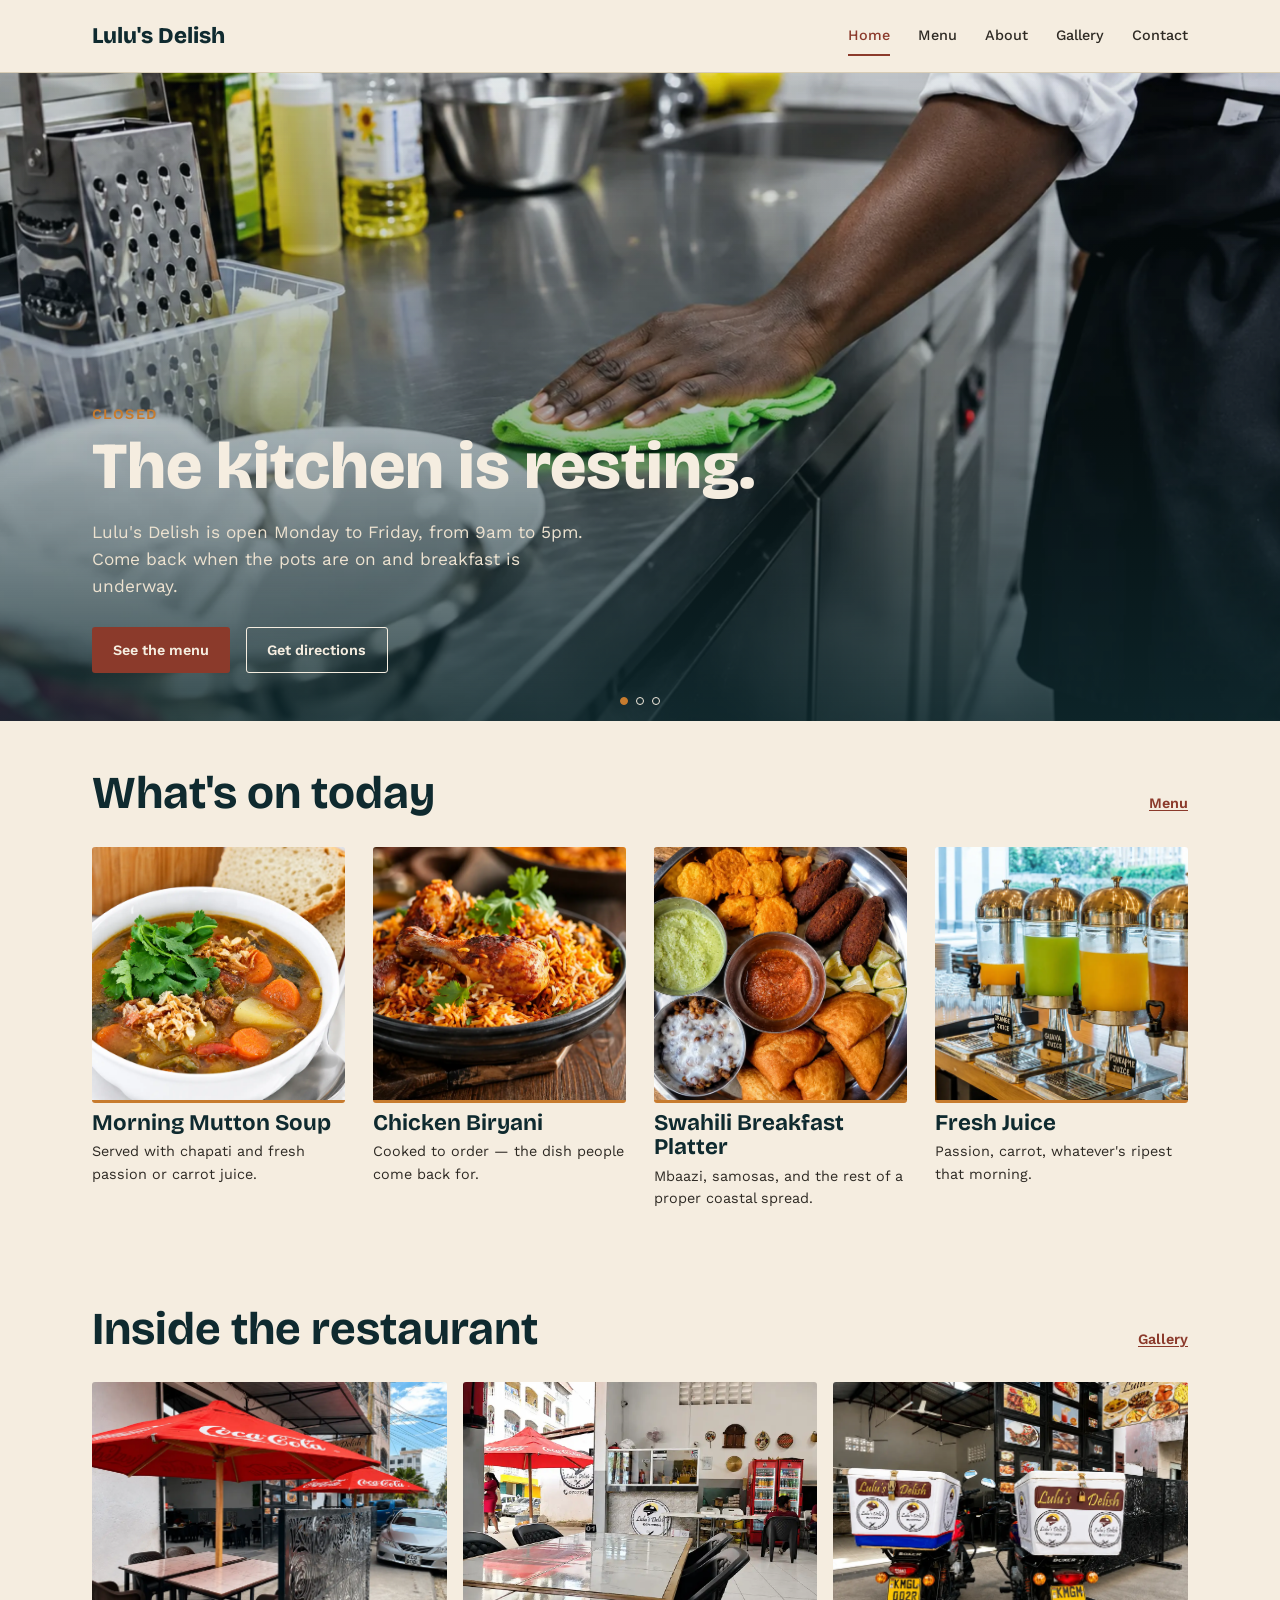
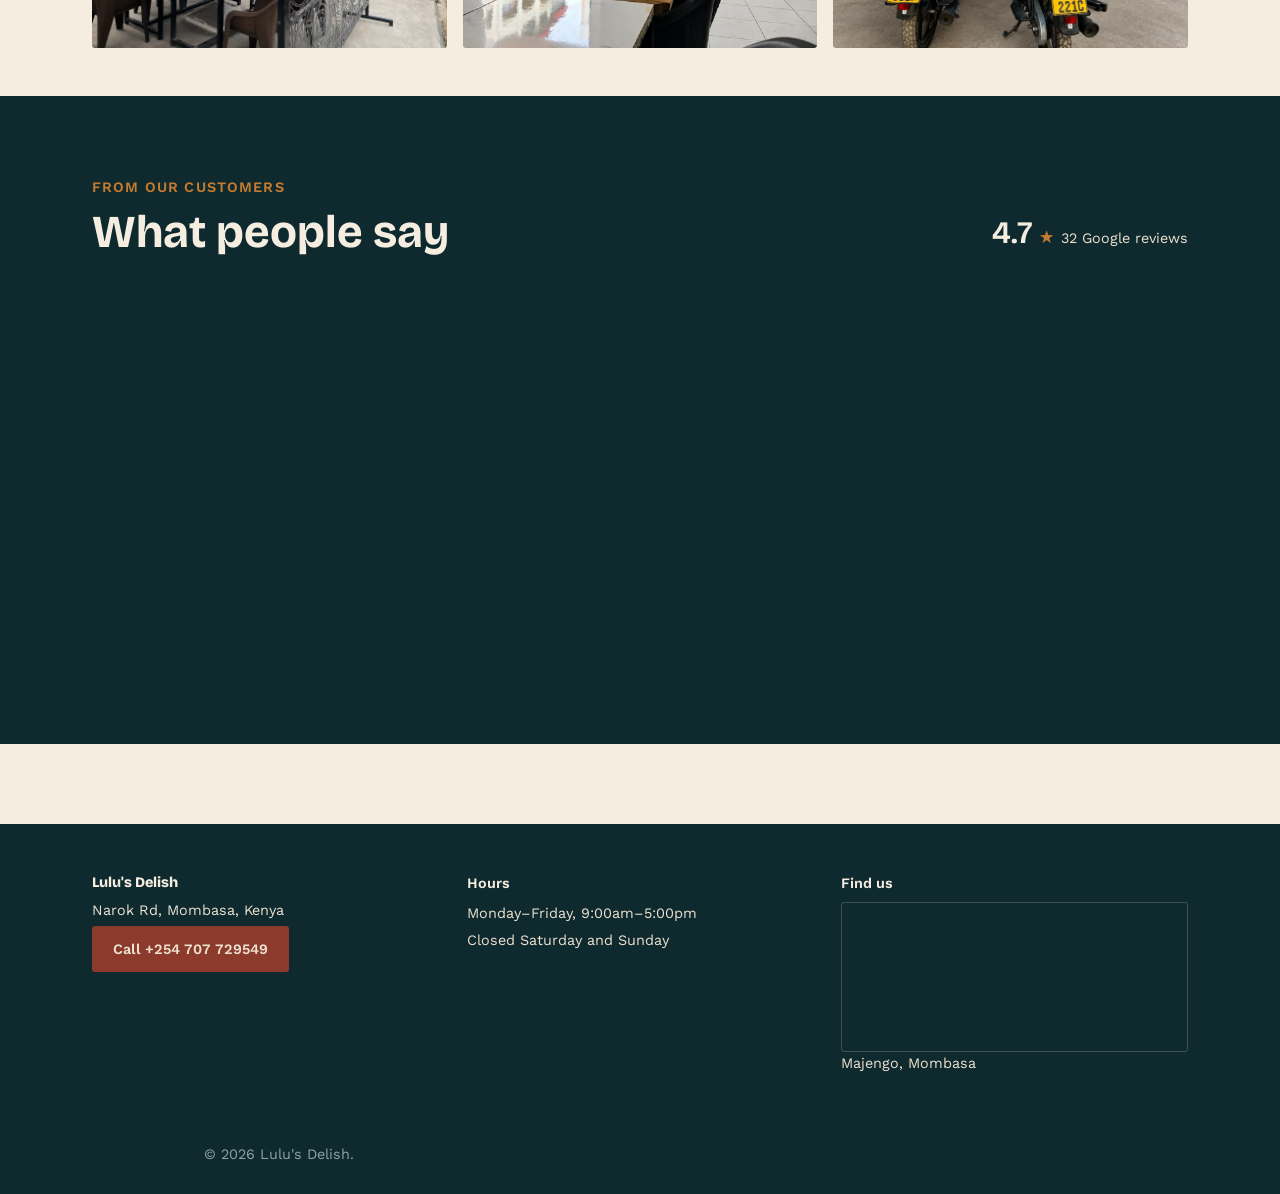
==== index.html @ ff8f861c "Add files via upload" ====
<!DOCTYPE html>
<html lang="en">
<head>
    <meta charset="UTF-8">
    <meta name="viewport" content="width=device-width, initial-scale=1.0">
    <title>Lulu's Delish | Mombasa's Coastal Breakfast</title>
    <meta name="description"
          content="Lulu's Delish serves Swahili coastal breakfast, mutton soup, chicken biryani, wali wa vitungu and fresh juice in Majengo, Mombasa.">
    <link rel="icon" type="image/webp" href="images-webp/icons/favicon.webp">

    <link rel="preconnect" href="https://fonts.googleapis.com">
    <link rel="preconnect" href="https://fonts.gstatic.com" crossorigin>
    <link href="https://fonts.googleapis.com/css2?family=Bricolage+Grotesque:opsz,wght@12..96,400..800&family=Work+Sans:wght@400;500;600&display=swap" rel="stylesheet">

    <link rel="canonical" href="https://lulus-delish.netlify.app/">
    <meta name="theme-color" content="#173C42">

    <meta property="og:type" content="restaurant.restaurant">
    <meta property="og:title" content="Lulu's Delish — Mombasa's Coastal Breakfast">
    <meta property="og:description" content="Lulu's Delish serves Swahili coastal breakfast, mutton soup, chicken biryani, wali wa vitungu and fresh juice in Majengo, Mombasa.">
    <meta property="og:url" content="https://lulus-delish.netlify.app/">
    <meta property="og:image" content="https://lulus-delish.netlify.app/images-webp/hero/morning-a.webp">
    <meta property="og:locale" content="en_KE">
    <meta property="og:site_name" content="Lulu's Delish">

    <meta name="twitter:card" content="summary_large_image">
    <meta name="twitter:title" content="Lulu's Delish — Mombasa's Coastal Breakfast">
    <meta name="twitter:description" content="Lulu's Delish serves Swahili coastal breakfast, mutton soup, chicken biryani, wali wa vitungu and fresh juice in Majengo, Mombasa.">
    <meta name="twitter:image" content="https://lulus-delish.netlify.app/images-webp/hero/morning-a.webp">
    <link rel="stylesheet" href="css/index.css">
    <noscript><style>[data-reveal]{opacity:1!important;transform:none!important}</style></noscript>
    <script type="application/ld+json">
    {
      "@context": "https://schema.org",
      "@type": "Restaurant",
      "name": "Lulu's Delish",
      "image": "https://lulus-delish.netlify.app/images-webp/hero/morning-a.webp",
      "url": "https://lulus-delish.netlify.app/",
      "telephone": "+254707729549",
      "servesCuisine": ["Swahili", "Kenyan", "Coastal"],
      "priceRange": "KSh 500\u20131,000",
      "address": {
        "@type": "PostalAddress",
        "streetAddress": "Narok Rd, Majengo",
        "addressLocality": "Mombasa",
        "addressCountry": "KE"
      },
      "geo": {
        "@type": "GeoCoordinates",
        "latitude": -4.0506726,
        "longitude": 39.6610266
      },
      "openingHoursSpecification": {
        "@type": "OpeningHoursSpecification",
        "dayOfWeek": [
          "Monday", "Tuesday", "Wednesday", "Thursday", "Friday"
        ],
        "opens": "09:00",
        "closes": "17:00"
      },
      "aggregateRating": {
        "@type": "AggregateRating",
        "ratingValue": "4.7",
        "reviewCount": "32"
      }
    }
    </script>
</head>

<body>
    <!-- Navigation -->
    <input type="checkbox" id="nav-toggle" class="nav-toggle-input" hidden>
    <header class="site-header">
        <div class="site-header__inner">
            <a href="index.html" class="wordmark">
                Lulu's Delish
            </a>
            <label for="nav-toggle" class="nav-toggle" aria-label="Open menu">
                <span></span>
                <span></span>
                <span></span>
            </label>
            <nav class="site-nav" aria-label="Primary">
                <a href="index.html" class="is-active">Home</a>
                <a href="menu.html">Menu</a>
                <a href="about.html">About</a>
                <a href="gallery.html">Gallery</a>
                <a href="contact.html">Contact</a>
            </nav>
        </div>
    </header>


    <main>
    <!-- ============================================
     Hero
     ============================================ -->
<section class="hero">
    <div class="hero__carousel"
         data-carousel
         aria-roledescription="carousel"
         aria-label="Photos of Lulu's Delish">

        <ul class="hero__slides">

            <li class="hero__slide is-active">
                <img
                    id="hero-image-1"
                    src="images-webp/hero/morning-a.webp"
                    alt="Mutton soup served at Lulu's Delish">
            </li>

            <li class="hero__slide">
                <img
                    id="hero-image-2"
                    src="images-webp/hero/morning-2.webp"
                    alt="Mahamri and mbaazi breakfast at Lulu's Delish">
            </li>

            <li class="hero__slide">
                <img
                    id="hero-image-3"
                    src="images-webp/hero/morning-3.webp"
                    alt="Coastal breakfast served at Lulu's Delish">
            </li>

        </ul>

        <div class="hero__scrim" aria-hidden="true"></div>

        <div class="hero__overlay wrap">

            <p class="hero__period" id="hero-period">
                Morning
            </p>

            <h1 id="hero-title">
                Mornings taste better here.
            </h1>

            <p class="hero__lede" id="hero-description">
                The first plates come out warm. Mutton soup, mahamri,
                mbaazi and fresh juice. The kind of breakfast that sets
                the pace for the day.
            </p>

            <div class="hero__actions">
                <a class="btn btn--primary" href="menu.html">
                    See the menu
                </a>

                <a
                    class="btn btn--ghost"
                    href="https://maps.app.goo.gl/cxGqMgV8AGxuhGaVA"
                    target="_blank"
                    rel="noopener">
                    Get directions
                </a>
            </div>

        </div>

        <div class="hero__dots"
             role="tablist"
             aria-label="Slide navigation">

            <button
                type="button"
                class="hero__dot is-active"
                role="tab"
                aria-selected="true"
                aria-label="Show photo 1">
            </button>

            <button
                type="button"
                class="hero__dot"
                role="tab"
                aria-selected="false"
                aria-label="Show photo 2">
            </button>

            <button
                type="button"
                class="hero__dot"
                role="tab"
                aria-selected="false"
                aria-label="Show photo 3">
            </button>

        </div>

    </div>
</section>

        <!-- ============================================
             Today's dishes
             ============================================ -->
        <section class="dishes">
            <div class="wrap">
                <div class="section-head">
                    <h2>What's on today</h2>
                    <a href="menu.html" class="text-link">
                        Menu
                    </a>
                </div>
                <div class="dishes__grid">
                    <article class="dish-card" data-reveal>
                        <div class="dish-card__media">
                            <img
                                src="images-webp/food/mutton-soup.webp"
                                alt="Morning Mutton Soup">
                        </div>
                        <h3>Morning Mutton Soup</h3>
                        <p>
                            Served with chapati and fresh passion or carrot juice.
                        </p>
                    </article>
                    <article class="dish-card" data-reveal>
                        <div class="dish-card__media">
                            <img
                                src="images-webp/food/biryani.webp"
                                alt="Chicken Biryani">
                        </div>
                        <h3>Chicken Biryani</h3>
                        <p>
                            Cooked to order — the dish people come back for.
                        </p>
                    </article>
                    <article class="dish-card" data-reveal>
                        <div class="dish-card__media">
                            <img
                                src="images-webp/food/breakfast.webp"
                                alt="Swahili Breakfast Platter">
                        </div>
                        <h3>Swahili Breakfast Platter</h3>
                        <p>
                            Mbaazi, samosas, and the rest of a proper coastal spread.
                        </p>
                    </article>
                    <article class="dish-card" data-reveal>
                        <div class="dish-card__media">
                            <img
                                src="images-webp/food/drinks.webp"
                                alt="Fresh Juice">
                        </div>
                        <h3>Fresh Juice</h3>
                        <p>
                            Passion, carrot, whatever's ripest that morning.
                        </p>
                    </article>
                </div>
            </div>
        </section>

        <!-- ============================================
             Gallery preview
             ============================================ -->
        <section class="gallery-preview">
            <div class="wrap">
                <div class="section-head">
                    <h2>Inside the restaurant</h2>
                    <a href="gallery.html" class="text-link">
                        Gallery
                    </a>
                </div>
                <div class="gallery-preview__strip" data-reveal>
                    <img
                        src="images-webp/gallery/restaurant.webp"
                        alt="Dining area at Lulu's Delish">
                    <img
                        src="images-webp/gallery/restaurant-2.webp"
                        alt="Kitchen preparation at Lulu's Delish">
                    <img
                        src="images-webp/gallery/restaurant-3.webp"
                        alt="A table set at Lulu's Delish">
                </div>
            </div>
        </section>

        <!-- ============================================
             Reviews
             ============================================ -->
        <section class="reviews">
            <div class="wrap">
                <div class="reviews__header">
                    <div>
                        <p class="reviews__eyebrow">
                            From our customers
                        </p>
                        <h2>
                            What people say
                        </h2>
                    </div>
                    <div
                        class="reviews__rating"
                        aria-label="4.7 out of 5 stars from 32 reviews">
                        <strong>4.7</strong>
                        <span>★</span>
                        <small>
                            32 Google reviews
                        </small>
                    </div>
                </div>
                <div class="reviews__layout">
                    <!-- Featured review -->
                    <blockquote class="review-featured" data-reveal>
                        <span
                            class="review-featured__mark"
                            aria-hidden="true">
                            "
                        </span>
                        <p>
                            Fresh and delicious food, excellent service, a quiet atmosphere, no waiting time, and convenient free street parking; especially loved the morning mutton soup with chapati and fresh juice!
                        </p>
                        <cite>
                            Hamza Farooque
                        </cite>
                    </blockquote>
                    <!-- Supporting reviews -->
                    <div class="reviews__list" data-reveal="delay">
                        <blockquote class="review-card">
                            <p>
                                "I absolutely loved the wali wa vitungu and chicken biryani – packed with flavor and cooked to perfection! Paired with a cold passion juice, it was the perfect combo."
                            </p>
                            <cite>
                                Elham Fey · Google review
                            </cite>
                        </blockquote>
                        <blockquote class="review-card">
                            <p>
                                "For traditional Swahili coastal breakfast try
                                this place. Their platter is amazing and
                                extremely filling."
                            </p>
                            <cite>
                                The Ghost · Google review
                            </cite>
                        </blockquote>
                    </div>
                </div>
            </div>
        </section>
    </main>

    <!-- Footer -->
    <footer class="site-footer">
        <div class="site-footer__inner">
            <div class="site-footer__block">
                <p class="wordmark wordmark--footer">Lulu's Delish</p>
                <p>Narok Rd, Mombasa, Kenya</p>
                <p>
                    <a class="btn btn--primary" href="tel:+254707729549">
                        Call +254 707 729549
                    </a>
                </p>
            </div>

            <div class="site-footer__block">
                <p class="footer-heading">Hours</p>
                <p>Monday–Friday, 9:00am–5:00pm</p>
                <p>Closed Saturday and Sunday</p>
            </div>

            <div class="site-footer__block">
            <p class="footer-heading">Find us</p>
            <div class="footer-map">
                <iframe
                    src="https://www.google.com/maps?q=Lulu%27s+Delish,+Mombasa&output=embed"
                    loading="lazy"
                    referrerpolicy="no-referrer-when-downgrade"
                    title="Map showing Lulu's Delish in Mombasa">
                </iframe>
            </div>

            <p class="footer-location">Majengo, Mombasa</p>
            </div>

        </div>
        <p class="site-footer__fine">
            &copy; 2026 Lulu's Delish.
        </p>
    </footer>
    <script src="js/main.js"></script>
</body>
</html>
---- css/index.css ----
/* ============================================
   Lulu's Delish — design tokens
   Coastal Swahili breakfast house, Mombasa.
   Grounded in kanga dye, coral-stone walls,
   turmeric and chili — not stock "African"
   or stock "restaurant" defaults.
   ============================================ */

:root {
  /* color */
  --ink:        #2E2A24;
  --teal:       #173C42;
  --teal-dark:  #0F2A2F;
  --cream:      #F5EDE0;
  --cream-soft: #EDE2D0;
  --amber:      #C77B2E;
  --chili:      #8B3A2B;
  --line:       #D9CDB6;

  /* type */
  --font-display: "Bricolage Grotesque", system-ui, sans-serif;
  --font-body:    "Work Sans", system-ui, sans-serif;

  /* scale */
  --step--1: clamp(0.83rem, 0.8rem + 0.15vw, 0.9rem);
  --step-0:  clamp(1rem, 0.96rem + 0.2vw, 1.08rem);
  --step-1:  clamp(1.2rem, 1.12rem + 0.4vw, 1.4rem);
  --step-2:  clamp(1.5rem, 1.32rem + 0.9vw, 1.95rem);
  --step-3:  clamp(1.95rem, 1.6rem + 1.75vw, 2.85rem);
  --step-4:  clamp(2.6rem, 2rem + 3vw, 4.1rem);

  --space-1: 0.5rem;
  --space-2: 1rem;
  --space-3: 1.75rem;
  --space-4: 3rem;
  --space-5: 5rem;

  --content-max: 72rem;
  --measure: 62ch;

  --radius: 3px;
}

/* ---- reset ---- */

*, *::before, *::after {
  box-sizing: border-box;
}

html {
  scroll-behavior: smooth;
}

@media (prefers-reduced-motion: reduce) {
  html {
    scroll-behavior: auto;
  }

  *, *::before, *::after {
    animation-duration: 0.01ms !important;
    animation-iteration-count: 1 !important;
    transition-duration: 0.01ms !important;
  }
}

body {
  margin: 0;
  background: var(--cream);
  color: var(--ink);
  font-family: var(--font-body);
  font-size: var(--step-0);
  line-height: 1.55;
  -webkit-font-smoothing: antialiased;
}

h1, h2, h3, h4 {
  font-family: var(--font-display);
  font-weight: 700;
  line-height: 1.08;
  margin: 0 0 var(--space-2);
  color: var(--teal-dark);
}

h1 {
  font-size: var(--step-4);
  font-weight: 800;
}

h2 {
  font-size: var(--step-3);
}

h3 {
  font-size: var(--step-2);
}

h4 {
  font-size: var(--step-1);
  font-weight: 600;
}

p {
  margin: 0 0 var(--space-2);
  max-width: var(--measure);
}

a {
  color: var(--chili);
  text-decoration-thickness: 1px;
  text-underline-offset: 0.15em;
}

a:hover {
  color: var(--amber);
}

img {
  max-width: 100%;
  display: block;
}

:focus-visible {
  outline: 2px solid var(--amber);
  outline-offset: 3px;
}

.visually-hidden {
  position: absolute;
  width: 1px;
  height: 1px;
  overflow: hidden;
  clip: rect(0 0 0 0);
  white-space: nowrap;
}

/* ---- layout helpers ---- */

.wrap {
  max-width: var(--content-max);
  margin-inline: auto;
  padding-inline: var(--space-3);
}

/* ============================================
   Scroll reveal
   Elements opt in with [data-reveal]; the
   "delay" variant lands slightly after its
   partner so paired blocks don't animate in
   perfect unison. JS adds .is-visible when the
   element enters the viewport (main.js), and
   under prefers-reduced-motion everything is
   shown immediately instead of animated.
   ============================================ */

[data-reveal] {
  opacity: 0;
  transform: translateY(20px);
  transition: opacity 0.7s ease, transform 0.7s ease;
}

[data-reveal="delay"] {
  transition-delay: 0.15s;
}

[data-reveal].is-visible {
  opacity: 1;
  transform: none;
}

/* ============================================
   Header
   ============================================ */

.site-header {
  background: var(--cream);
  border-bottom: 1px solid var(--line);
  position: sticky;
  top: 0;
  z-index: 20;
}

.site-header__inner {
  max-width: var(--content-max);
  margin-inline: auto;
  padding: var(--space-2) var(--space-3);
  display: flex;
  align-items: center;
  gap: var(--space-3);
}

.wordmark {
  font-family: var(--font-display);
  font-weight: 800;
  font-size: var(--step-1);
  color: var(--teal-dark);
  text-decoration: none;
  margin-right: auto;
}



.site-nav {
  display: flex;
  gap: var(--space-3);
}

.site-nav a {
  color: var(--ink);
  text-decoration: none;
  font-size: var(--step--1);
  font-weight: 500;
  padding: var(--space-1) 0;
  border-bottom: 2px solid transparent;
  transition: color 0.25s ease, border-color 0.25s ease;
}

.site-nav a:hover,
.site-nav a.is-active {
  color: var(--chili);
  border-bottom-color: var(--chili);
}

.site-header__hours {
  display: flex;
  align-items: center;
  gap: 0.4em;
  font-size: var(--step--1);
  color: var(--teal-dark);
  white-space: nowrap;
}

.status-dot {
  width: 7px;
  height: 7px;
  border-radius: 50%;
  background: var(--amber);
  flex-shrink: 0;
}

/* mobile nav toggle */

.nav-toggle {
  display: none;
  flex-direction: column;
  gap: 4px;
  cursor: pointer;
  padding: var(--space-1);
}

.nav-toggle span {
  width: 22px;
  height: 2px;
  background: var(--teal-dark);
}

@media (max-width: 46rem) {
  .site-nav {
    display: none;
    flex-direction: column;
    gap: 0;
    position: absolute;
    top: 100%;
    left: 0;
    right: 0;
    background: var(--cream);
    border-bottom: 1px solid var(--line);
    padding: var(--space-2) var(--space-3);
  }

  .site-nav a {
    padding: var(--space-2) 0;
    border-bottom: 1px solid var(--line);
  }

  .nav-toggle-input:checked ~ .site-header .site-nav,
  .nav-toggle-input:checked ~ header .site-nav {
    display: flex;
  }

  .nav-toggle {
    display: flex;
  }

  .site-header__hours {
    display: none;
  }
}

/* ============================================
   Footer
   ============================================ */

.site-footer {
  background: var(--teal-dark);
  color: var(--cream-soft);
  margin-top: var(--space-5);
}

.site-footer a {
  color: var(--cream-soft);
}

.site-footer a:hover {
  color: var(--amber);
}

.site-footer__inner {
  max-width: var(--content-max);
  margin-inline: auto;
  padding: var(--space-4) var(--space-3);
  display: grid;
  grid-template-columns: repeat(3, 1fr);
  gap: var(--space-3);
}

.site-footer__block p {
  margin: 0 0 0.35em;
  font-size: var(--step--1);
}

.wordmark--footer {
  font-size: var(--step-1);
  color: var(--cream);
  margin-bottom: var(--space-1);
}

.footer-heading {
  font-weight: 600;
  color: var(--cream);
  margin-bottom: var(--space-1) !important;
}

.site-footer__fine {
  text-align: center;
  font-size: var(--step--1);
  color: #8FA3A6;
  padding: var(--space-2) 0 var(--space-3);
  margin: 0;
}
.footer-map {
    width: 100%;
    height: 150px;
    overflow: hidden;
    border-radius: var(--radius);
    border: 1px solid rgba(245, 237, 224, 0.2);
}

.footer-map iframe {
    width: 100%;
    height: 100%;
    border: 0;
    display: block;
}
.footer-location {
    margin: 0.6em 0 0;
    font-size: var(--step--1);
    color: var(--cream-soft);
}

@media (max-width: 40rem) {
  .site-footer__inner {
    grid-template-columns: 1fr;
  }
}

/* ============================================
   Buttons / links
   ============================================ */

.btn {
  display: inline-block;
  padding: 0.75em 1.4em;
  border-radius: var(--radius);
  font-size: var(--step--1);
  font-weight: 600;
  text-decoration: none;
  border: 1.5px solid transparent;
  transition: transform 0.2s ease, box-shadow 0.2s ease,
              background-color 0.2s ease, color 0.2s ease,
              border-color 0.2s ease;
}

.btn:hover {
  transform: translateY(-2px);
  box-shadow: 0 6px 14px rgba(15, 42, 47, 0.18);
}

.btn--primary {
  background: var(--chili);
  color: var(--cream);
}

.btn--ghost {
  border-color: var(--teal-dark);
  color: var(--teal-dark);
}

.btn--ghost:hover {
  border-color: var(--chili);
  color: var(--chili);
  background: transparent;
}

.text-link {
  font-size: var(--step--1);
  font-weight: 600;
  text-decoration: underline;
}

/* ============================================
   Hero
   ============================================ */

.hero__carousel {
  position: relative;
  width: 100%;
  height: clamp(26rem, 72vh, 44rem);
  overflow: hidden;
  background: var(--teal-dark);
}

.hero__slides {
  list-style: none;
  margin: 0;
  padding: 0;
  position: absolute;
  inset: 0;
}

.hero__slide {
  position: absolute;
  inset: 0;
  opacity: 0;
  transition: opacity 1s ease;
}

.hero__slide.is-active {
  opacity: 1;
}

.hero__slide img {
  width: 100%;
  height: 100%;
  object-fit: cover;
  display: block;
}

/* Slow zoom on whichever slide is currently showing. Restarts
   automatically each time .is-active moves to a new slide, since
   the class is removed/re-added rather than toggled in place. */
@keyframes heroKenBurns {
  from { transform: scale(1); }
  to   { transform: scale(1.08); }
}

.hero__slide.is-active img {
  animation: heroKenBurns 7s ease-out forwards;
}

.hero__scrim {
  position: absolute;
  inset: 0;
  background: linear-gradient(
    180deg,
    rgba(15, 42, 47, 0.1) 0%,
    rgba(15, 42, 47, 0.35) 55%,
    rgba(15, 42, 47, 0.85) 100%
  );
  pointer-events: none;
}

.hero__overlay {
  position: absolute;
  left: 0;
  right: 0;
  bottom: var(--space-4);
  z-index: 2;
}

.hero__period {
  margin: 0 0 0.5em;
  color: var(--amber);
  font-size: var(--step--1);
  font-weight: 600;
  letter-spacing: 0.08em;
  text-transform: uppercase;
}

.hero__overlay h1 {
  color: var(--cream);
}

.hero__overlay .hero__lede {
  color: var(--cream-soft);
  max-width: 46ch;
}

.hero__actions {
  display: flex;
  gap: var(--space-2);
  flex-wrap: wrap;
  margin-top: var(--space-3);
}

.hero .btn--ghost {
  border-color: var(--cream);
  color: var(--cream);
}

.hero .btn--ghost:hover {
  border-color: var(--amber);
  color: var(--amber);
}

.hero__dots {
  position: absolute;
  bottom: var(--space-2);
  left: 50%;
  transform: translateX(-50%);
  display: flex;
  gap: 0.5rem;
  z-index: 2;
}

.hero__dot {
  width: 8px;
  height: 8px;
  padding: 0;
  border-radius: 50%;
  border: 1px solid var(--cream);
  background: transparent;
  cursor: pointer;
}

.hero__dot.is-active {
  background: var(--amber);
  border-color: var(--amber);
}

@media (max-width: 46rem) {
  .hero__carousel {
    height: auto;
    min-height: 34rem;
  }

  .hero__overlay {
    bottom: var(--space-3);
  }
}

/* ============================================
   Today's dishes
   ============================================ */

.dishes {
  padding-block: var(--space-4);
}

.dishes h2 {
  margin-bottom: var(--space-3);
}

.dishes__grid {
  display: grid;
  grid-template-columns: repeat(4, 1fr);
  gap: var(--space-3);
}

/* Wrapper clips the hover-zoomed image so it can't spill over
   the card's own border-radius or into the text below it. */
.dish-card__media {
  overflow: hidden;
  border-radius: var(--radius);
  border-bottom: 3px solid var(--amber);
  margin-bottom: var(--space-1);
}

.dish-card__media img {
  width: 100%;
  aspect-ratio: 1 / 1;
  object-fit: cover;
  display: block;
  transition: transform 0.5s ease;
}

.dish-card:hover .dish-card__media img {
  transform: scale(1.06);
}

.dish-card h3 {
  font-size: var(--step-1);
  margin-bottom: 0.25em;
}

.dish-card p {
  font-size: var(--step--1);
  margin: 0;
}

/* Stagger the four cards as they reveal on scroll. */
.dish-card:nth-child(1) { transition-delay: 0s; }
.dish-card:nth-child(2) { transition-delay: 0.1s; }
.dish-card:nth-child(3) { transition-delay: 0.2s; }
.dish-card:nth-child(4) { transition-delay: 0.3s; }

@media (max-width: 60rem) {
  .dishes__grid {
    grid-template-columns: repeat(2, 1fr);
  }
}

@media (max-width: 30rem) {
  .dishes__grid {
    grid-template-columns: 1fr;
  }
}

/* ============================================
   Gallery preview
   ============================================ */

.gallery-preview {
  padding-block: var(--space-4);
}

.section-head {
  display: flex;
  align-items: baseline;
  justify-content: space-between;
  gap: var(--space-2);
  margin-bottom: var(--space-3);
}

.section-head h2 {
  margin: 0;
}

.gallery-preview__strip {
  display: grid;
  grid-template-columns: repeat(3, 1fr);
  gap: var(--space-2);
}

.gallery-preview__strip img {
  width: 100%;
  aspect-ratio: 4 / 3;
  object-fit: cover;
  border-radius: var(--radius);
  transition: transform 0.5s ease;
}

.gallery-preview__strip img:hover {
  transform: scale(1.05);
}

@media (max-width: 40rem) {
  .gallery-preview__strip {
    grid-template-columns: 1fr;
  }
}

/* ============================================
   Reviews
   ============================================ */

.reviews {
  padding-block: var(--space-5);
  background: var(--teal-dark);
  color: var(--cream);
}

.reviews__header {
  display: flex;
  align-items: flex-end;
  justify-content: space-between;
  gap: var(--space-3);
  margin-bottom: var(--space-4);
}

.reviews__eyebrow {
  margin: 0 0 0.6rem;
  color: var(--amber);
  font-size: var(--step--1);
  font-weight: 600;
  letter-spacing: 0.08em;
  text-transform: uppercase;
}

.reviews h2 {
  margin: 0;
  color: var(--cream);
}

/* Rating */

.reviews__rating {
  display: flex;
  align-items: baseline;
  gap: 0.4rem;
  flex-shrink: 0;
}

.reviews__rating strong {
  font-family: var(--font-display);
  font-size: var(--step-2);
  font-weight: 600;
  color: var(--cream);
}

.reviews__rating span {
  color: var(--amber);
  font-size: 1.1rem;
}

.reviews__rating small {
  color: var(--cream-soft);
  font-size: var(--step--1);
}

/* Main review layout */

.reviews__layout {
  display: grid;
  grid-template-columns: minmax(0, 1.35fr) minmax(18rem, 0.65fr);
  gap: var(--space-5);
  align-items: start;
}

/* Featured review */

.review-featured {
  position: relative;
  margin: 0;
  padding-left: 4rem;
  max-width: 52rem;
}

.review-featured__mark {
  position: absolute;
  top: -1.2rem;
  left: 0;
  color: var(--amber);
  font-family: Georgia, serif;
  font-size: 6rem;
  line-height: 1;
}

.review-featured p {
  margin: 0 0 var(--space-2);
  color: var(--cream);
  font-family: var(--font-display);
  font-size: clamp(1.8rem, 3.2vw, 3rem);
  line-height: 1.1;
  font-weight: 400;
}

.review-featured cite {
  font-style: normal;
  font-size: var(--step--1);
  color: var(--cream-soft);
  opacity: 0.75;
}

/* Supporting reviews */

.reviews__list {
  border-top: 1px solid rgba(245, 237, 224, 0.25);
}

.review-card {
  margin: 0;
  padding: var(--space-2) 0;
  background: transparent;
  border: 0;
  border-bottom: 1px solid rgba(245, 237, 224, 0.25);
  border-radius: 0;
}

.review-card p {
  margin: 0 0 0.75rem;
  color: var(--cream-soft);
  font-family: var(--font-body);
  font-size: var(--step--1);
  line-height: 1.65;
}

.review-card cite {
  font-style: normal;
  font-size: 0.75rem;
  color: var(--cream-soft);
  opacity: 0.6;
}

/* Reviews — responsive */

@media (max-width: 50rem) {
  .reviews__header {
    align-items: flex-start;
    flex-direction: column;
    margin-bottom: var(--space-3);
  }

  .reviews__layout {
    grid-template-columns: 1fr;
    gap: var(--space-4);
  }

  .review-featured {
    padding-left: 3rem;
  }

  .review-featured p {
    font-size: clamp(1.7rem, 6vw, 2.5rem);
  }
}

@media (max-width: 30rem) {
  .reviews {
    padding-block: var(--space-4);
  }

  .review-featured {
    padding-left: 2.5rem;
  }

  .review-featured__mark {
    font-size: 5rem;
  }
}

/* ============================================
   Visit CTA
   ============================================ */

.visit-cta {
  padding-block: var(--space-5);
}

.visit-cta__inner {
  display: flex;
  align-items: center;
  justify-content: space-between;
  gap: var(--space-3);
  flex-wrap: wrap;
}

.visit-cta__inner h2 {
  margin-bottom: 0.2em;
}

.visit-cta__inner p {
  margin: 0;
}

.visit-cta .hero__actions {
  margin-top: 0;
}
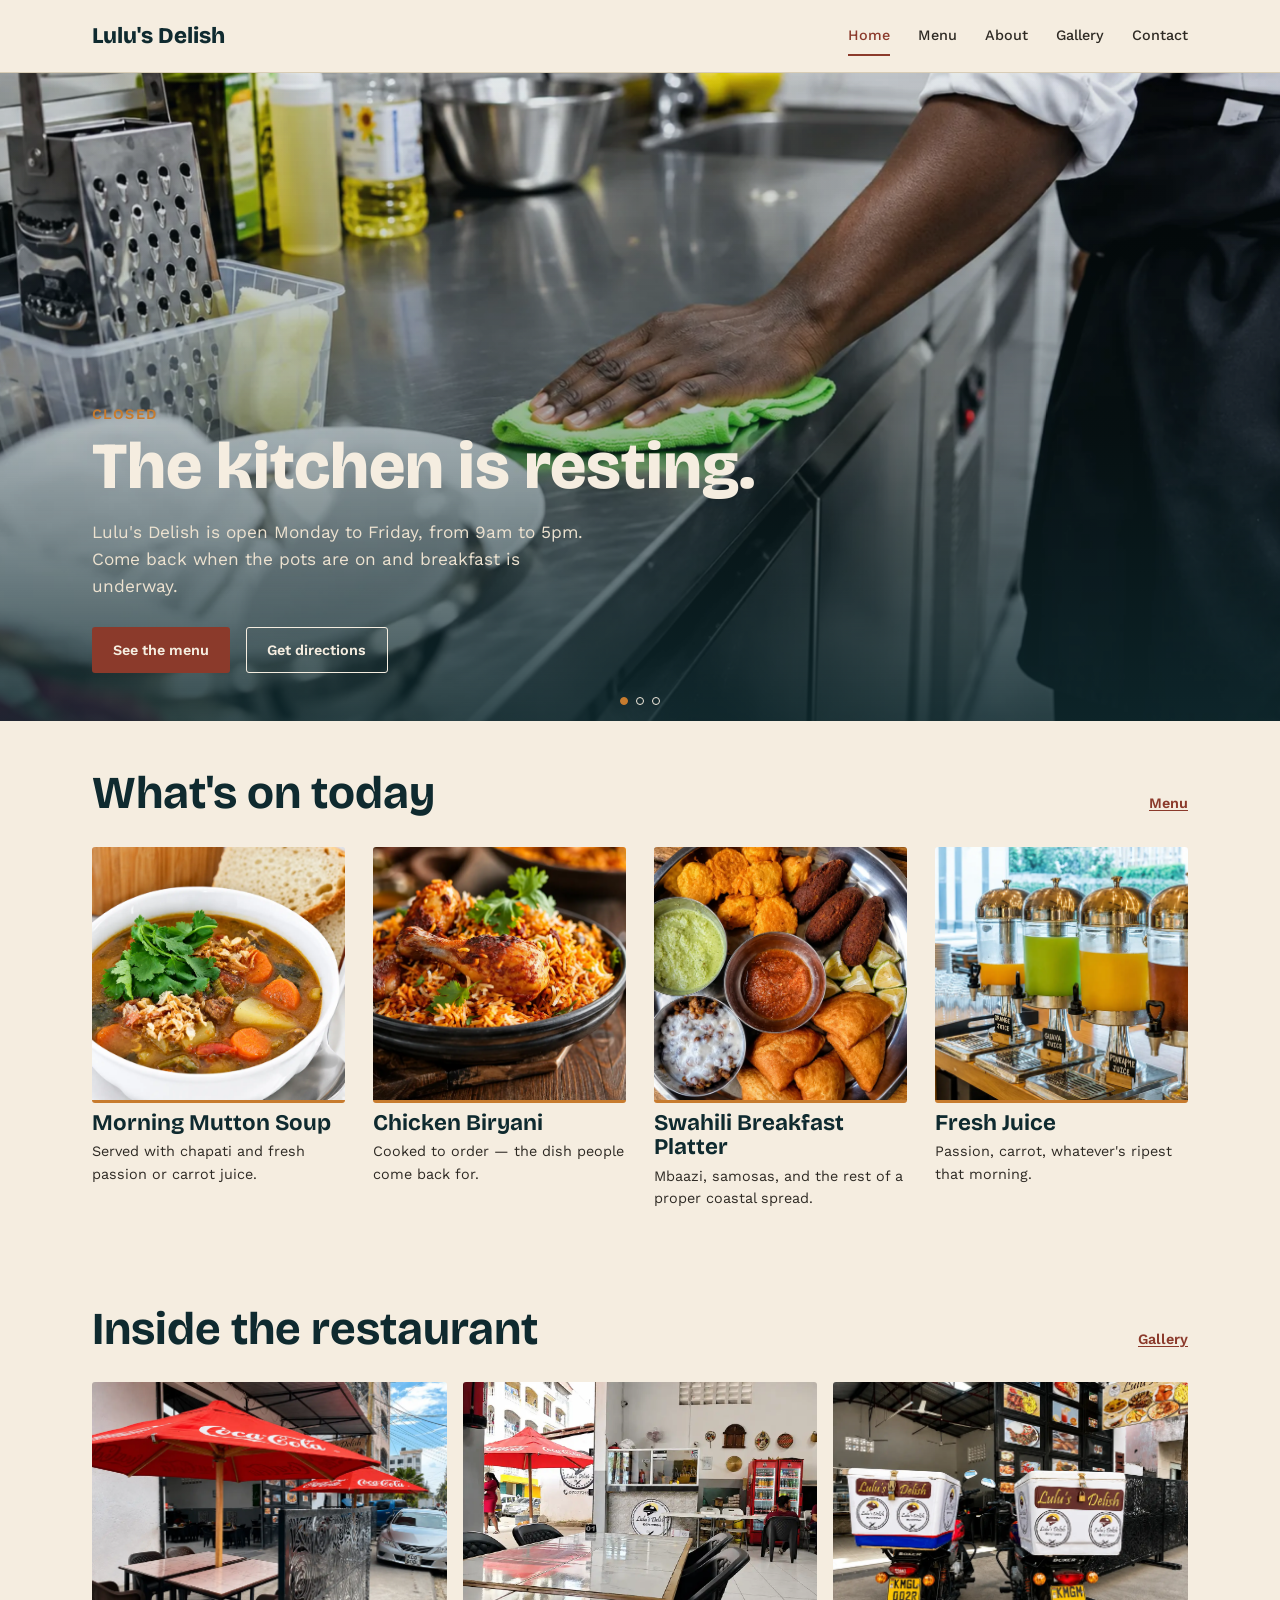
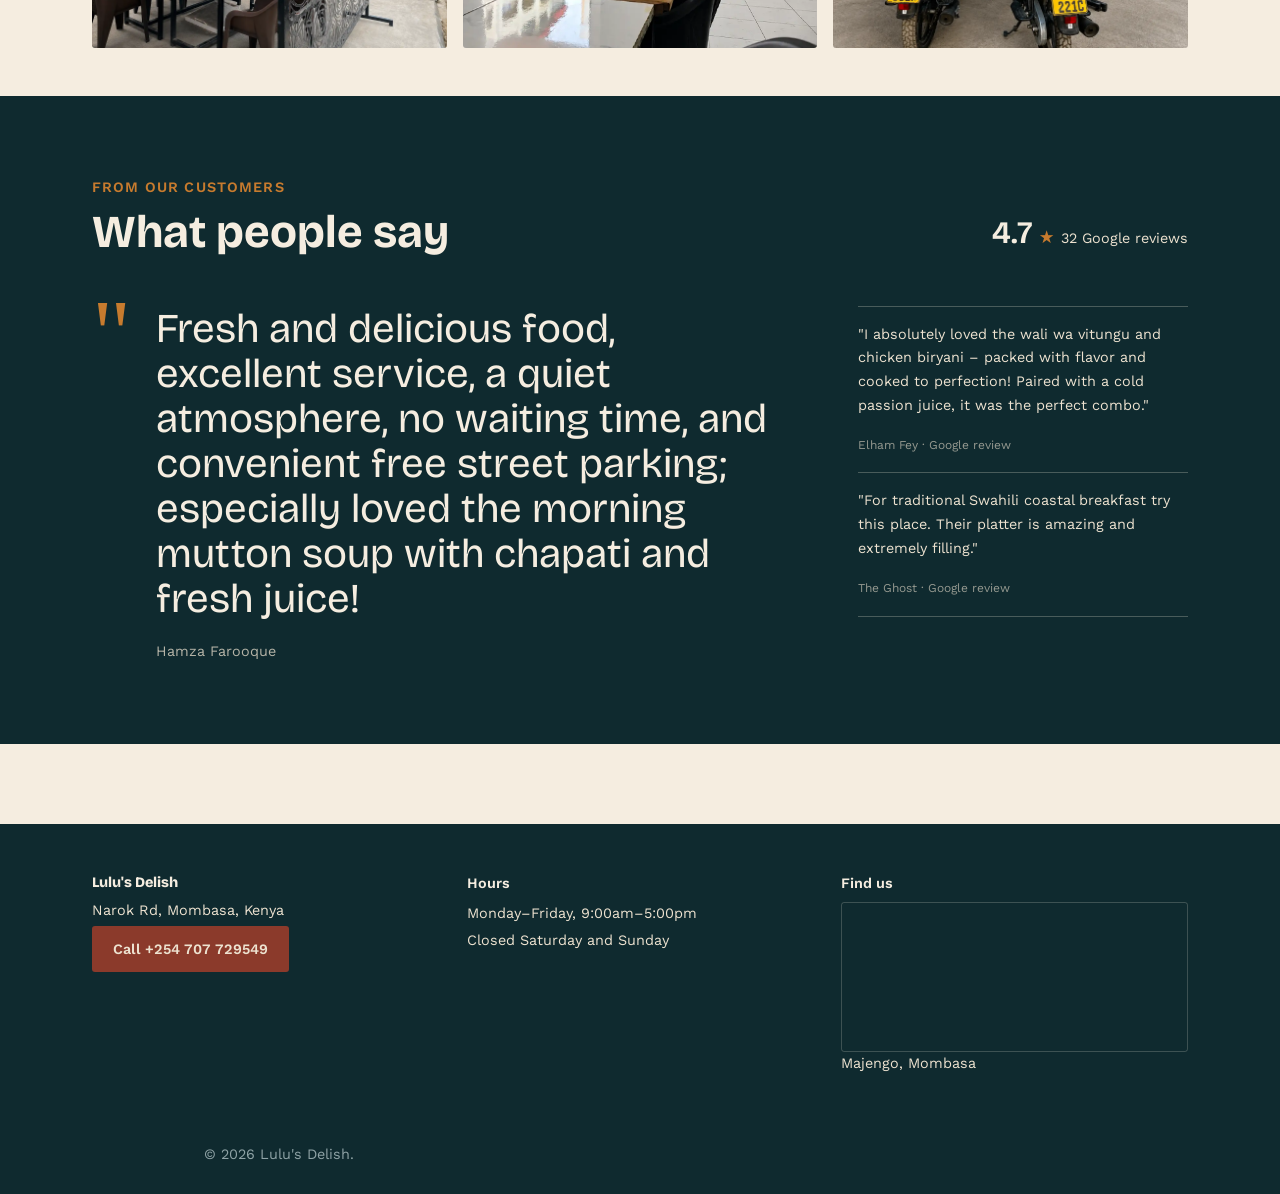
==== commit 0474867f: "Update index.html" ====
--- a/index.html
+++ b/index.html
@@ -27,6 +27,22 @@
     <meta name="twitter:title" content="Lulu's Delish — Mombasa's Coastal Breakfast">
     <meta name="twitter:description" content="Lulu's Delish serves Swahili coastal breakfast, mutton soup, chicken biryani, wali wa vitungu and fresh juice in Majengo, Mombasa.">
     <meta name="twitter:image" content="https://lulus-delish.netlify.app/images-webp/hero/morning-a.webp">
+
+    <!-- Open Graph -->
+    <meta property="og:type" content="website">
+    <meta property="og:title" content="Lulu's Delish — Mombasa's Coastal Breakfast">
+    <meta property="og:description" content="Swahili coastal breakfast, mutton soup, chicken biryani, wali wa vitungu, fresh juice and more at Lulu's Delish in Majengo, Mombasa.">
+    <meta property="og:image" content="https://lulus-delish.netlify.app/images-webp/gallery/restaurant.webp">
+    <meta property="og:image:width" content="1200">
+    <meta property="og:image:height" content="630">
+    <meta property="og:url" content="https://lulus-delish.netlify.app/">
+    
+    <!-- X Card -->
+    <meta name="twitter:card" content="summary_large_image">
+    <meta name="twitter:title" content="Lulu's Delish — Mombasa's Coastal Breakfast">
+    <meta name="twitter:description" content="Swahili coastal breakfast, mutton soup, chicken biryani, wali wa vitungu, fresh juice and more at Lulu's Delish in Majengo, Mombasa.">
+    <meta name="twitter:image" content="https://lulus-delish.netlify.app/images-webp/gallery/restaurant.webp">
+    
     <link rel="stylesheet" href="css/index.css">
     <noscript><style>[data-reveal]{opacity:1!important;transform:none!important}</style></noscript>
     <script type="application/ld+json">
@@ -383,4 +399,4 @@
     </footer>
     <script src="js/main.js"></script>
 </body>
-</html>+</html>
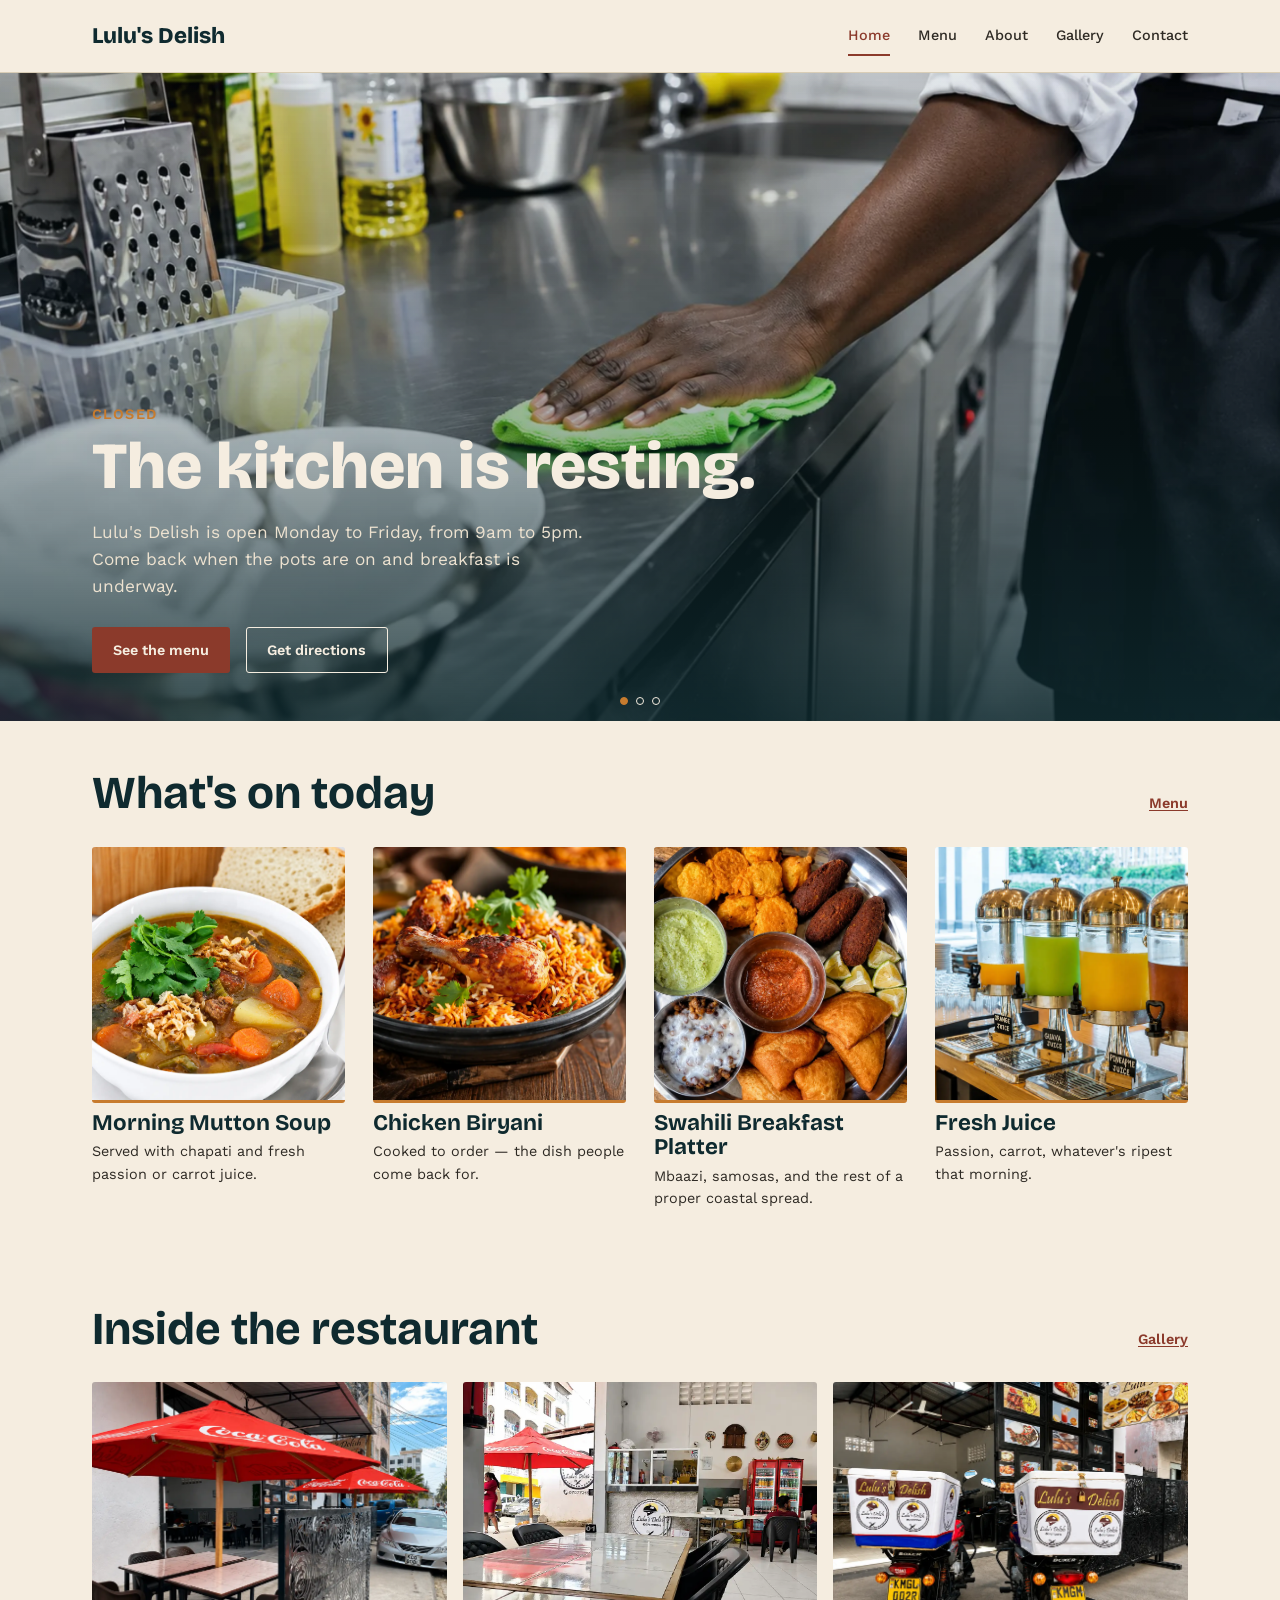
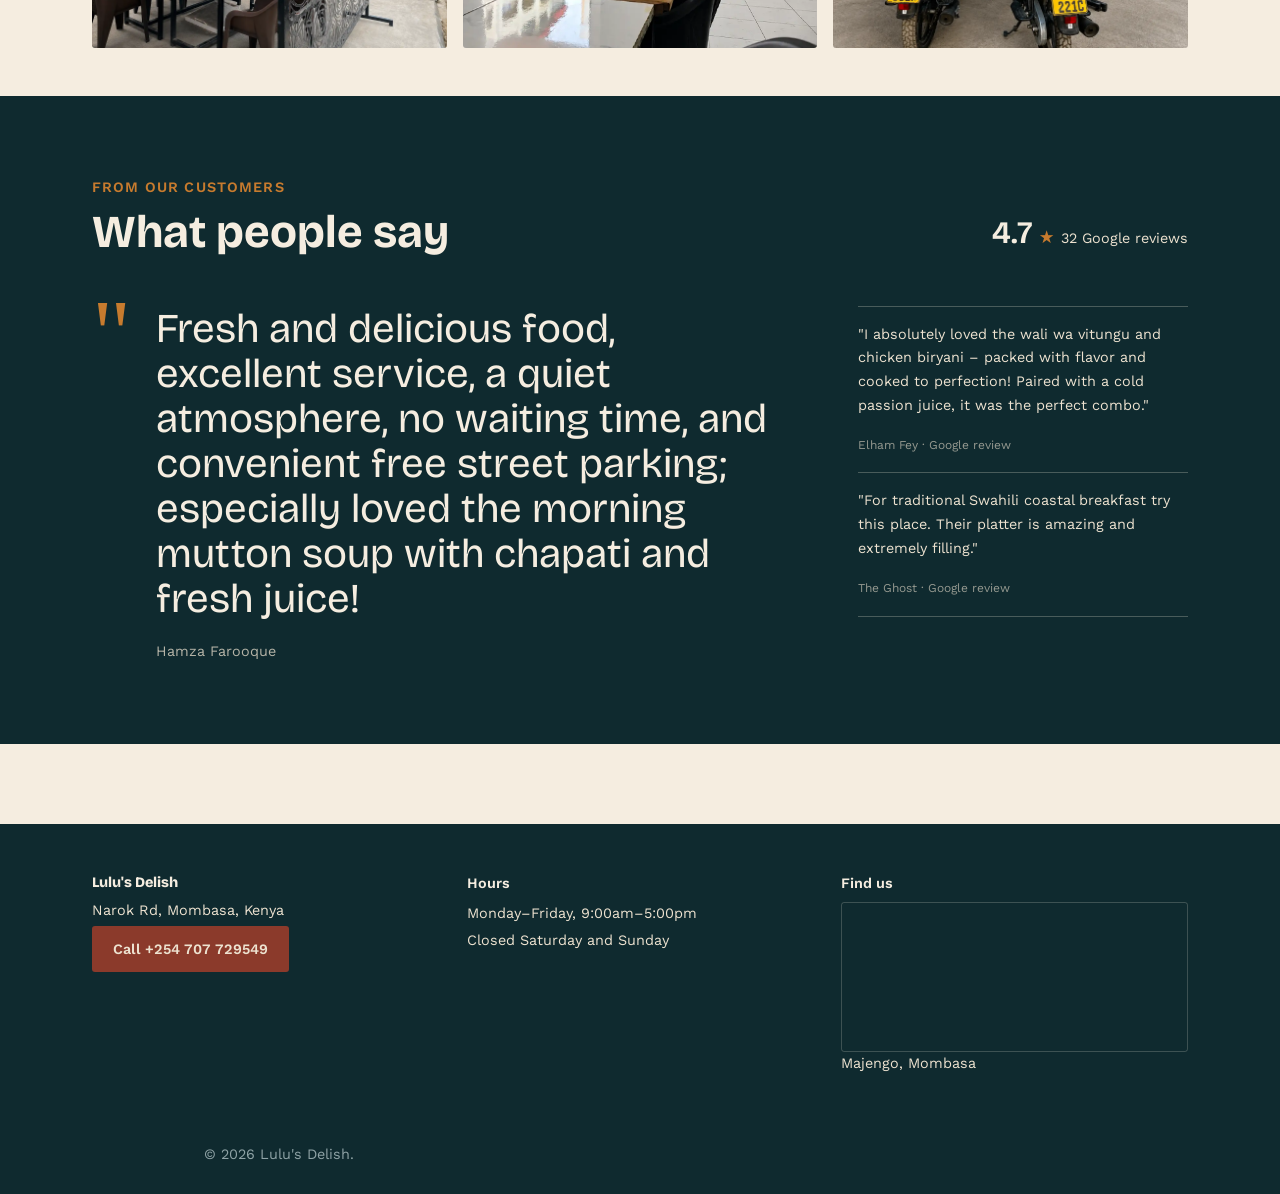
==== commit c936d6d4: "Update index.html" ====
--- a/index.html
+++ b/index.html
@@ -19,20 +19,20 @@
     <meta property="og:title" content="Lulu's Delish — Mombasa's Coastal Breakfast">
     <meta property="og:description" content="Lulu's Delish serves Swahili coastal breakfast, mutton soup, chicken biryani, wali wa vitungu and fresh juice in Majengo, Mombasa.">
     <meta property="og:url" content="https://lulus-delish.netlify.app/">
-    <meta property="og:image" content="https://lulus-delish.netlify.app/images-webp/hero/morning-a.webp">
+    <meta property="og:image" content="https://lulus-delish.netlify.app/images-webp/hero/og-image.webp">
     <meta property="og:locale" content="en_KE">
     <meta property="og:site_name" content="Lulu's Delish">
 
     <meta name="twitter:card" content="summary_large_image">
     <meta name="twitter:title" content="Lulu's Delish — Mombasa's Coastal Breakfast">
     <meta name="twitter:description" content="Lulu's Delish serves Swahili coastal breakfast, mutton soup, chicken biryani, wali wa vitungu and fresh juice in Majengo, Mombasa.">
-    <meta name="twitter:image" content="https://lulus-delish.netlify.app/images-webp/hero/morning-a.webp">
+    <meta name="twitter:image" content="https://lulus-delish.netlify.app/images-webp/hero/og-image.webp">
 
     <!-- Open Graph -->
     <meta property="og:type" content="website">
     <meta property="og:title" content="Lulu's Delish — Mombasa's Coastal Breakfast">
     <meta property="og:description" content="Swahili coastal breakfast, mutton soup, chicken biryani, wali wa vitungu, fresh juice and more at Lulu's Delish in Majengo, Mombasa.">
-    <meta property="og:image" content="https://lulus-delish.netlify.app/images-webp/gallery/restaurant.webp">
+    <meta property="og:image" content="https://lulus-delish.netlify.app/images-webp/hero/og-image.webp">
     <meta property="og:image:width" content="1200">
     <meta property="og:image:height" content="630">
     <meta property="og:url" content="https://lulus-delish.netlify.app/">
@@ -41,7 +41,7 @@
     <meta name="twitter:card" content="summary_large_image">
     <meta name="twitter:title" content="Lulu's Delish — Mombasa's Coastal Breakfast">
     <meta name="twitter:description" content="Swahili coastal breakfast, mutton soup, chicken biryani, wali wa vitungu, fresh juice and more at Lulu's Delish in Majengo, Mombasa.">
-    <meta name="twitter:image" content="https://lulus-delish.netlify.app/images-webp/gallery/restaurant.webp">
+    <meta name="twitter:image" content="https://lulus-delish.netlify.app/images-webp/hero/og-image.webp">
     
     <link rel="stylesheet" href="css/index.css">
     <noscript><style>[data-reveal]{opacity:1!important;transform:none!important}</style></noscript>
@@ -50,7 +50,7 @@
       "@context": "https://schema.org",
       "@type": "Restaurant",
       "name": "Lulu's Delish",
-      "image": "https://lulus-delish.netlify.app/images-webp/hero/morning-a.webp",
+      "image": "https://lulus-delish.netlify.app/images-webp/hero/og-image.webp",
       "url": "https://lulus-delish.netlify.app/",
       "telephone": "+254707729549",
       "servesCuisine": ["Swahili", "Kenyan", "Coastal"],
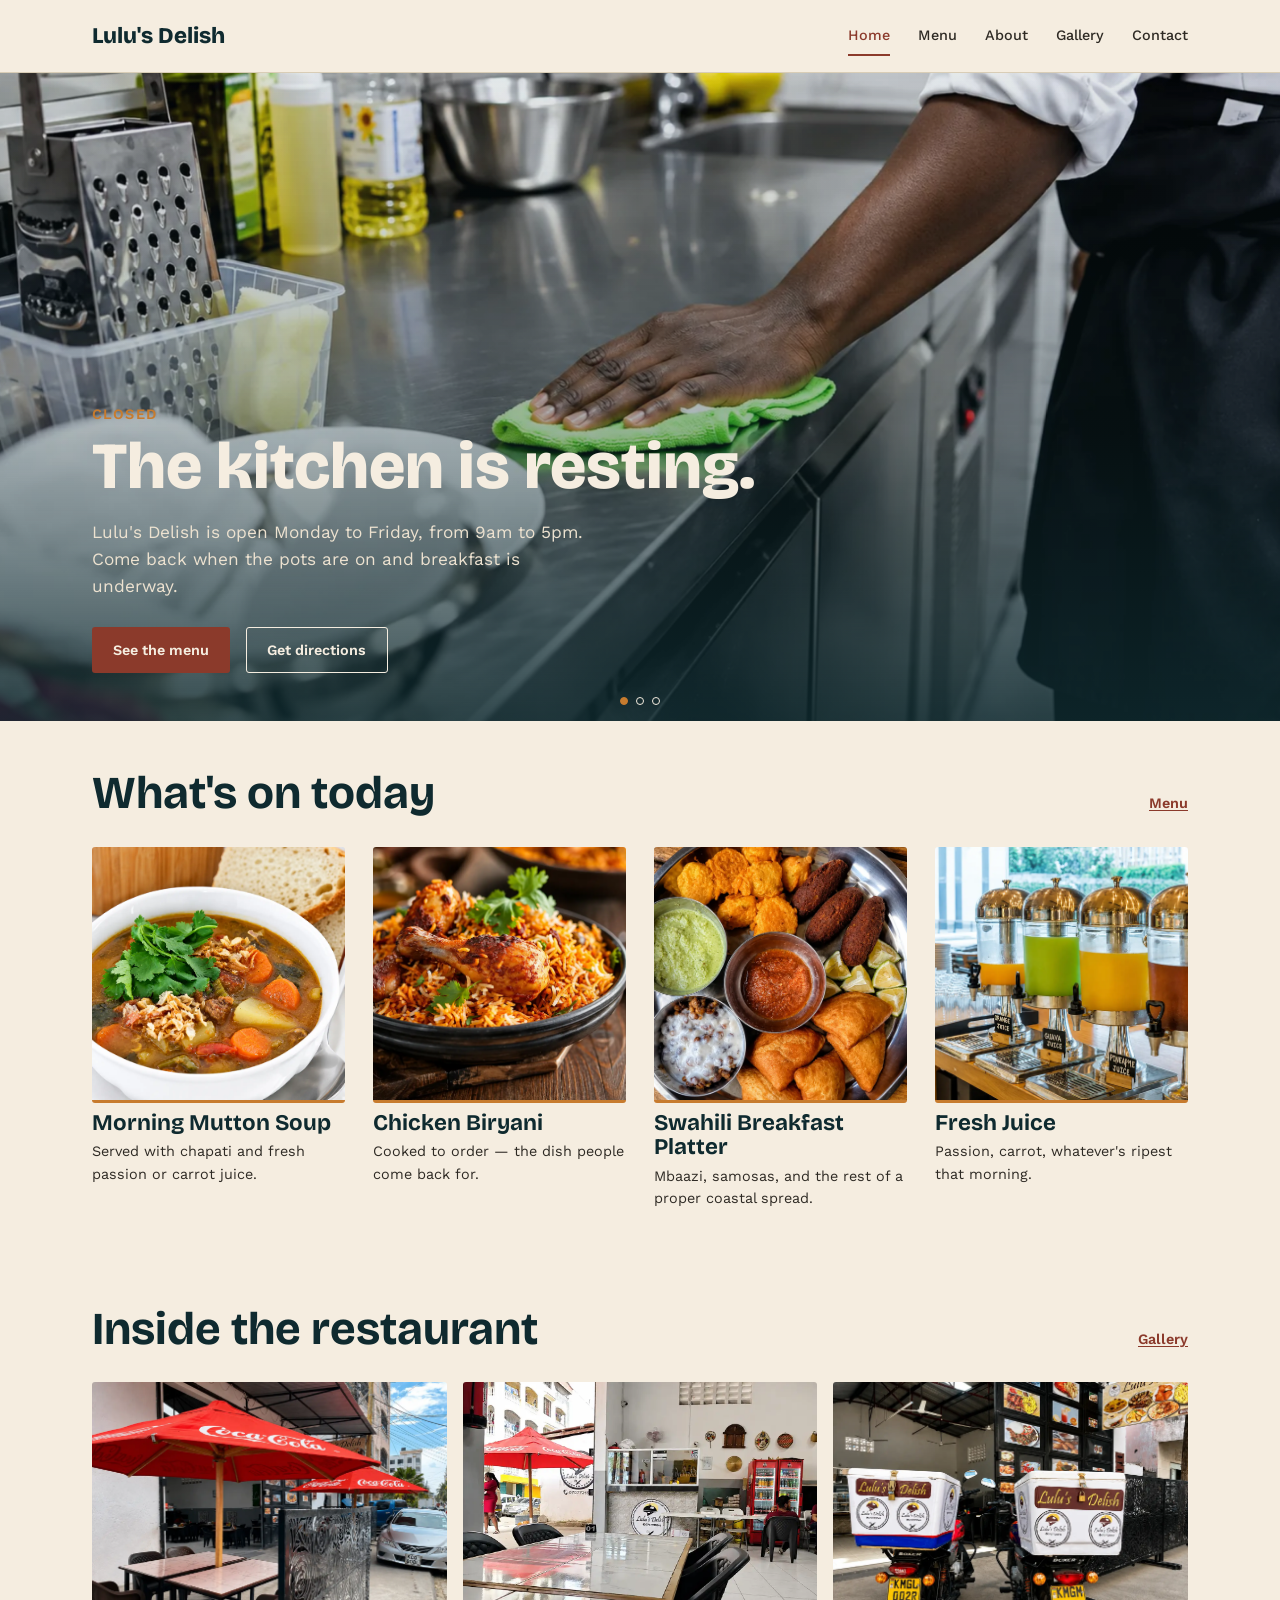
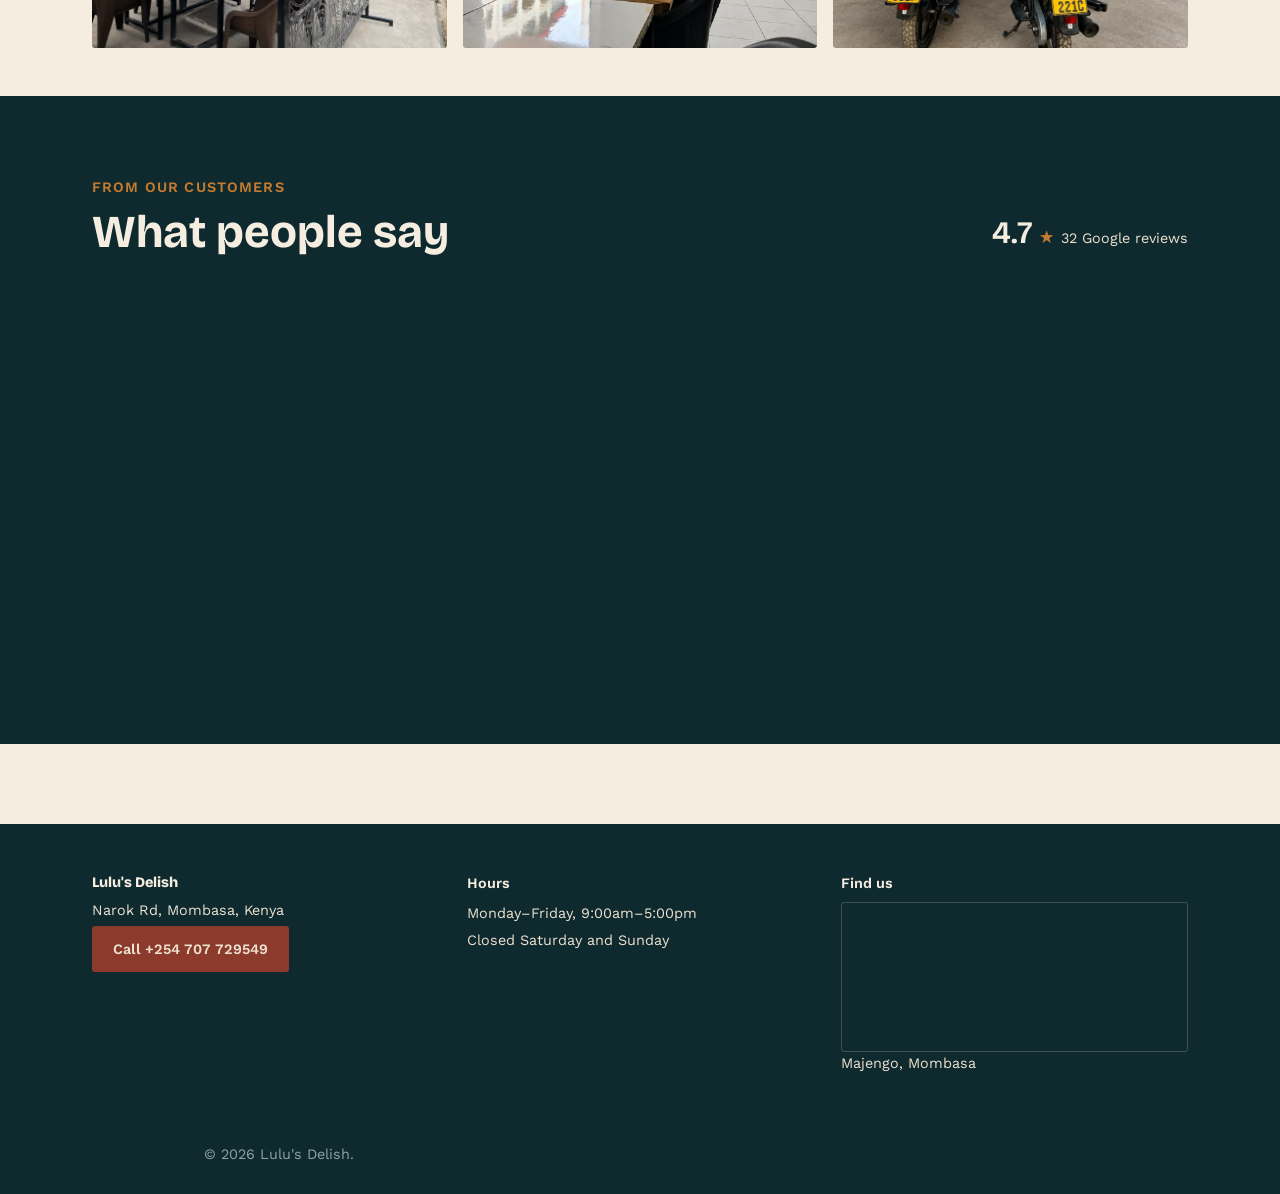
==== commit ca3940e4: "Update index.html" ====
--- a/index.html
+++ b/index.html
@@ -14,20 +14,7 @@
 
     <link rel="canonical" href="https://lulus-delish.netlify.app/">
     <meta name="theme-color" content="#173C42">
-
-    <meta property="og:type" content="restaurant.restaurant">
-    <meta property="og:title" content="Lulu's Delish — Mombasa's Coastal Breakfast">
-    <meta property="og:description" content="Lulu's Delish serves Swahili coastal breakfast, mutton soup, chicken biryani, wali wa vitungu and fresh juice in Majengo, Mombasa.">
-    <meta property="og:url" content="https://lulus-delish.netlify.app/">
-    <meta property="og:image" content="https://lulus-delish.netlify.app/images-webp/hero/og-image.webp">
-    <meta property="og:locale" content="en_KE">
-    <meta property="og:site_name" content="Lulu's Delish">
-
-    <meta name="twitter:card" content="summary_large_image">
-    <meta name="twitter:title" content="Lulu's Delish — Mombasa's Coastal Breakfast">
-    <meta name="twitter:description" content="Lulu's Delish serves Swahili coastal breakfast, mutton soup, chicken biryani, wali wa vitungu and fresh juice in Majengo, Mombasa.">
-    <meta name="twitter:image" content="https://lulus-delish.netlify.app/images-webp/hero/og-image.webp">
-
+    
     <!-- Open Graph -->
     <meta property="og:type" content="website">
     <meta property="og:title" content="Lulu's Delish — Mombasa's Coastal Breakfast">
